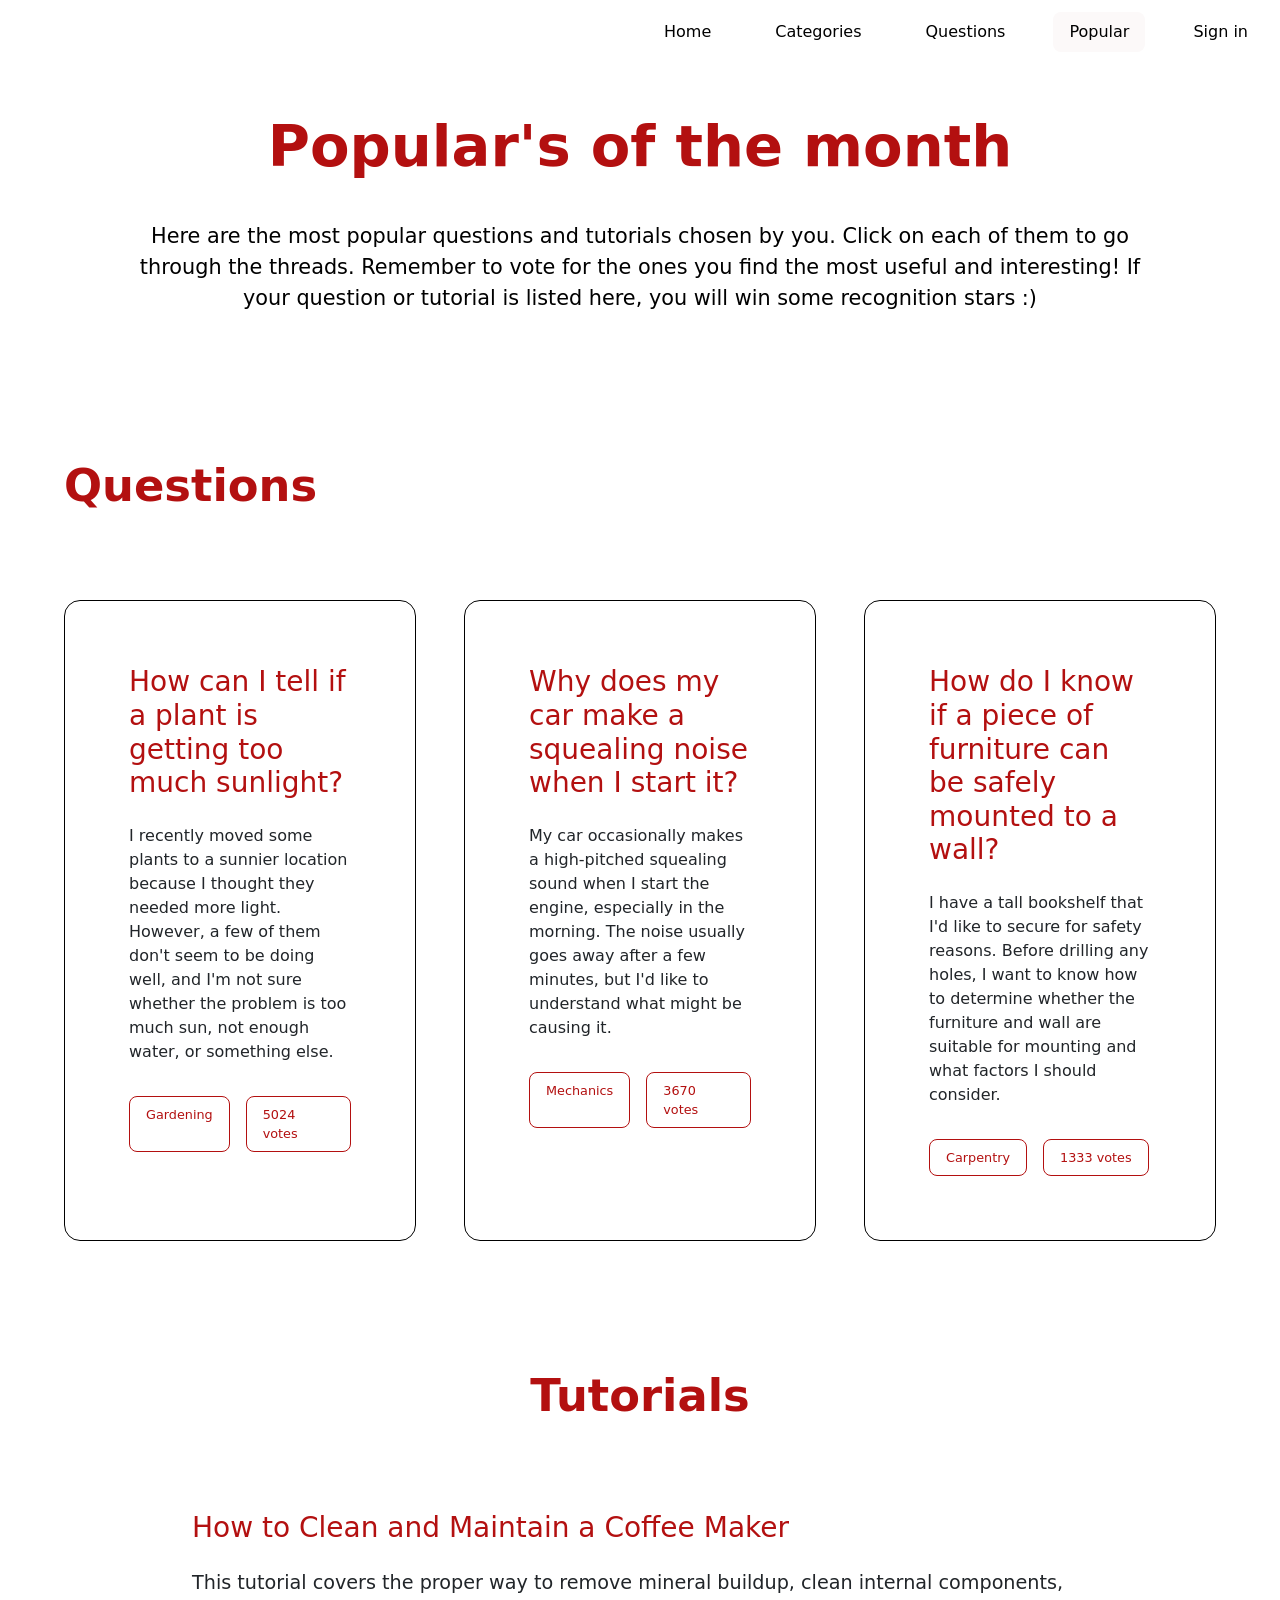
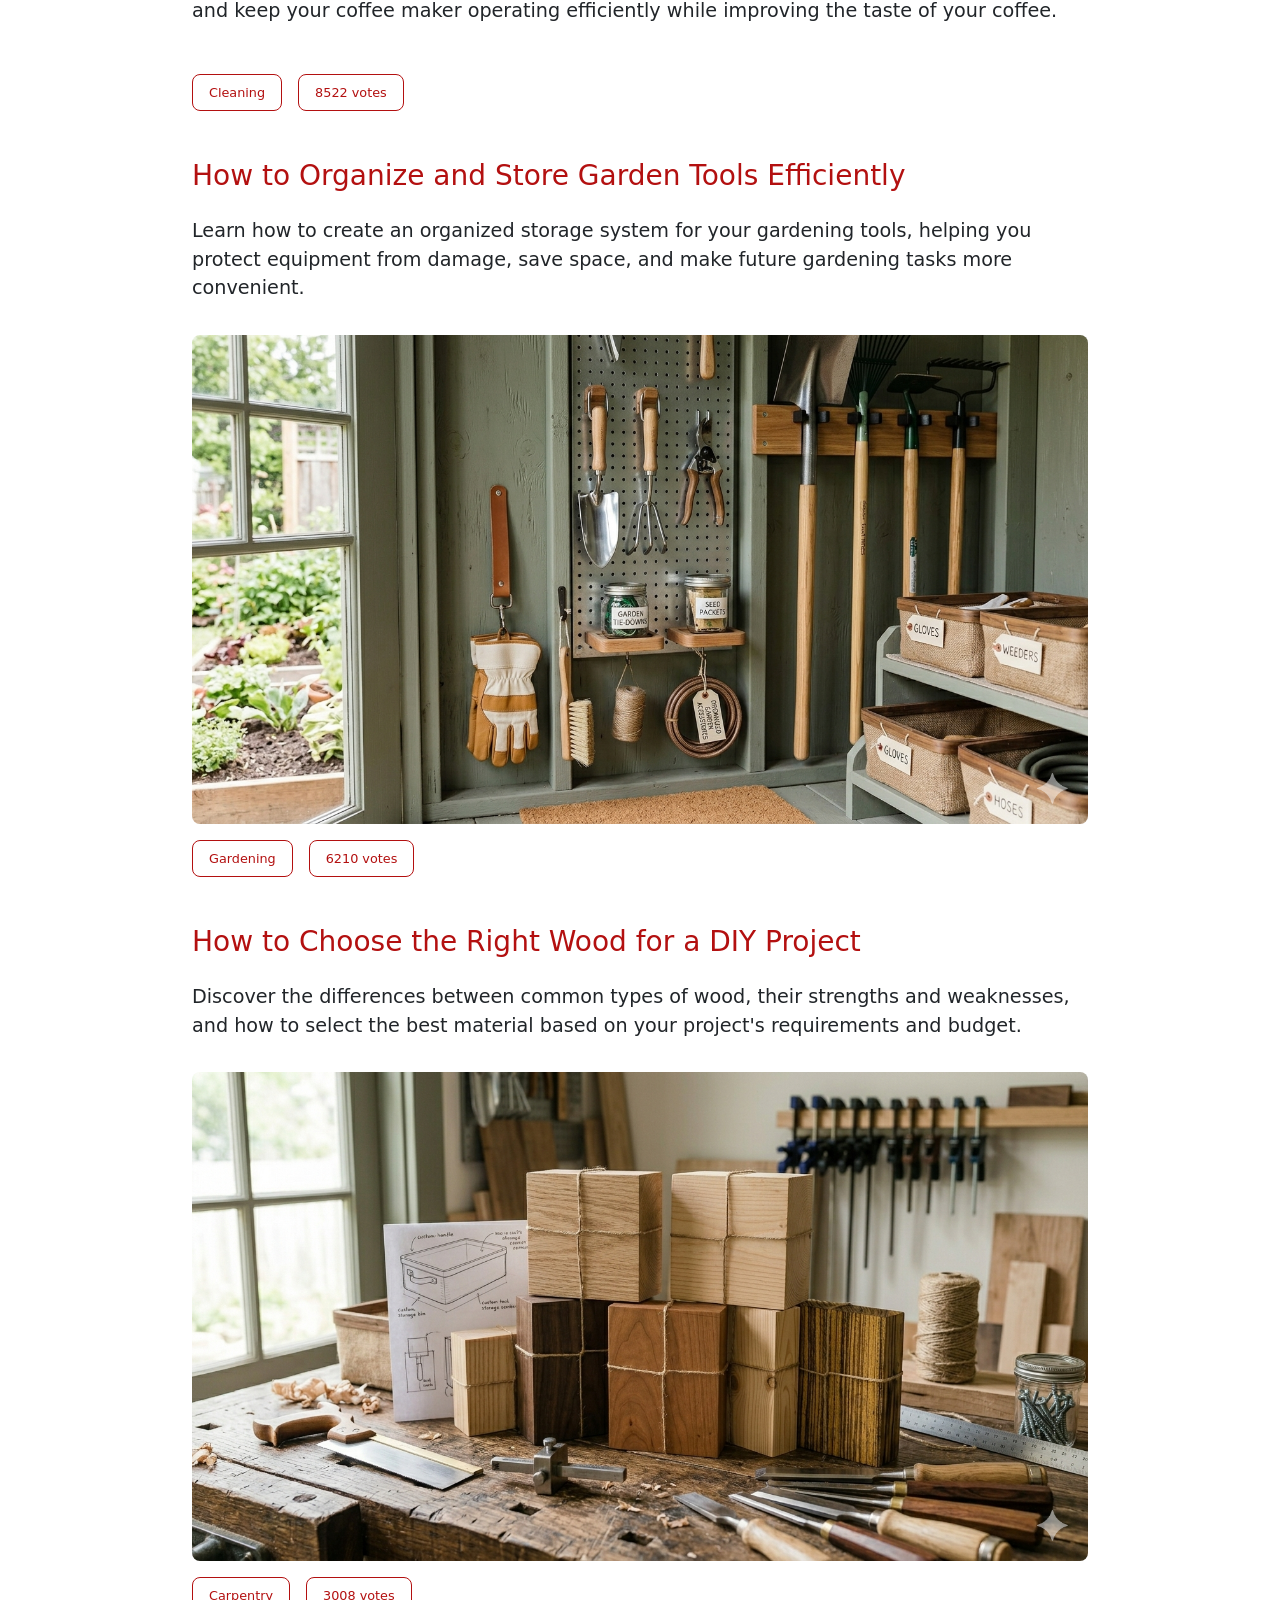
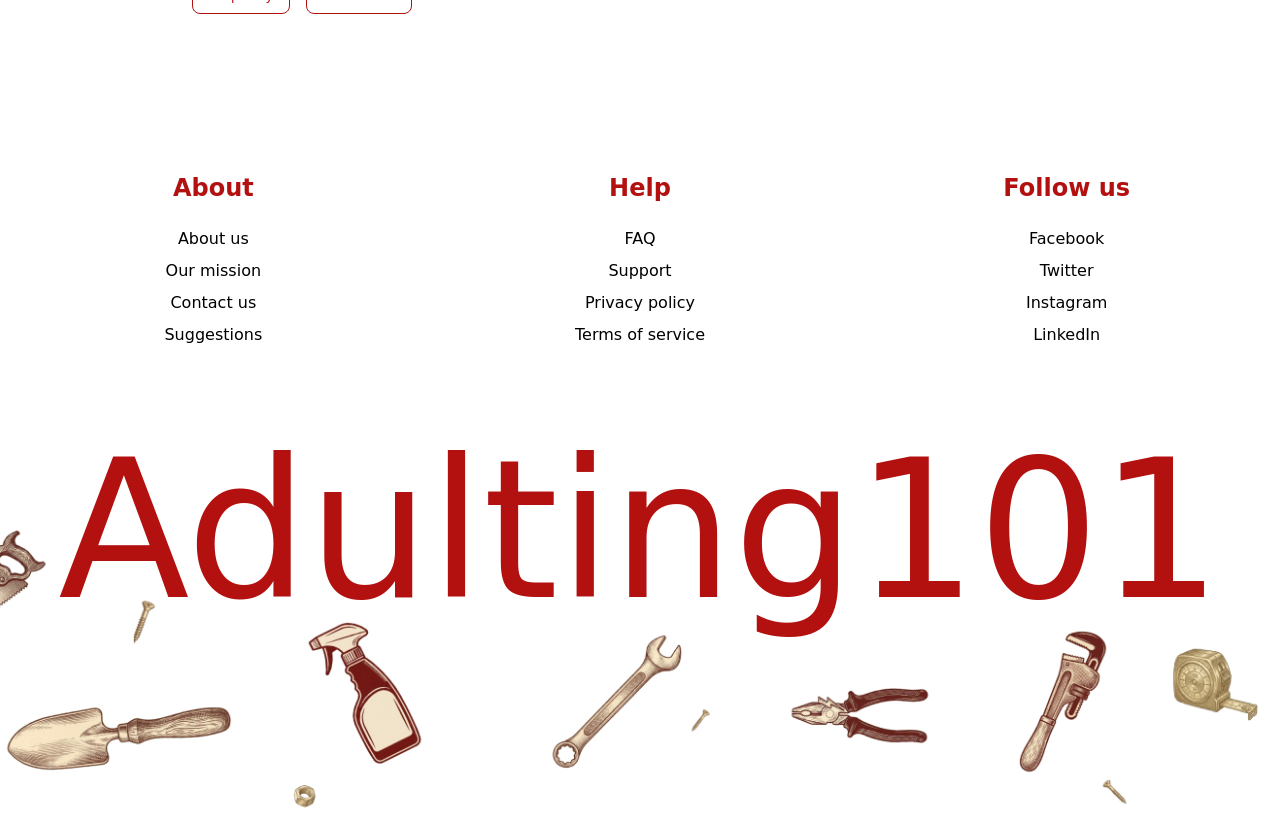
==== popular.html @ 1c53f880 "Initial commit" ====
<!DOCTYPE html>
<html lang="en">
<head>
  <meta charset="UTF-8">
  <meta name="viewport" content="width=device-width, initial-scale=1.0">
  <link href="https://cdn.jsdelivr.net/npm/bootstrap@5.3.8/dist/css/bootstrap.min.css" rel="stylesheet" integrity="sha384-sRIl4kxILFvY47J16cr9ZwB07vP4J8+LH7qKQnuqkuIAvNWLzeN8tE5YBujZqJLB" crossorigin="anonymous">
  <link rel="stylesheet" href="css/navbar.css">
  <link rel="stylesheet" href="css/popular.css">
  <link rel="stylesheet" href="css/footer.css">
  <title>Adulting101</title>
</head>
<body>
  <header id="navbar">
    <nav>
      <div>
        <div class="col-12">
          <ul class="d-none d-md-flex" id="menuList">
            <li><a href="index.html" id="home">Home</a></li>
            <li><a href="index.html#categoriesSectionId" id="categories">Categories</a></li>
            <li><a href="questions.html" id="questions">Questions</a></li>
            <li><a href="popular.html" id="popular">Popular</a></li>
            <li><a href="signIn.html" id="signIn">Sign in</a></li>
          </ul>
          <div class="menuButtonContainer">
            <button class="d-flex d-md-none menuButton" onclick="toggleMenu()" id="menuButtonId">
              <svg xmlns="http://www.w3.org/2000/svg" width="40" height="40" fill="currentColor" class="bi bi-justify" id="openMenu" viewBox="0 0 16 16">
                <path fill-rule="evenodd" d="M2 12.5a.5.5 0 0 1 .5-.5h11a.5.5 0 0 1 0 1h-11a.5.5 0 0 1-.5-.5m0-3a.5.5 0 0 1 .5-.5h11a.5.5 0 0 1 0 1h-11a.5.5 0 0 1-.5-.5m0-3a.5.5 0 0 1 .5-.5h11a.5.5 0 0 1 0 1h-11a.5.5 0 0 1-.5-.5m0-3a.5.5 0 0 1 .5-.5h11a.5.5 0 0 1 0 1h-11a.5.5 0 0 1-.5-.5"/>
              </svg>
              <svg xmlns="http://www.w3.org/2000/svg" width="40" height="40" fill="currentColor" class="bi bi-x-square d-none" id="closeMenu" viewBox="0 0 16 16">
                <path d="M14 1a1 1 0 0 1 1 1v12a1 1 0 0 1-1 1H2a1 1 0 0 1-1-1V2a1 1 0 0 1 1-1zM2 0a2 2 0 0 0-2 2v12a2 2 0 0 0 2 2h12a2 2 0 0 0 2-2V2a2 2 0 0 0-2-2z"/>
                <path d="M4.646 4.646a.5.5 0 0 1 .708 0L8 7.293l2.646-2.647a.5.5 0 0 1 .708.708L8.707 8l2.647 2.646a.5.5 0 0 1-.708.708L8 8.707l-2.646 2.647a.5.5 0 0 1-.708-.708L7.293 8 4.646 5.354a.5.5 0 0 1 0-.708"/>
              </svg>
            </button>
          </div>
        </div>
      </div>
    </nav>
  </header>

  <main>
    <section class="popularInfoSection">
      <h1>Popular's of the month</h1>
      <p>Here are the most popular questions and tutorials chosen by you. Click on each of them to go through the threads. Remember to vote for the ones you find the most useful and interesting! If your question or tutorial is listed here, you will win some recognition stars :)</p>
    </section>

    <section class="popularQuestionsSection">
      <h2>Questions</h2>
      <div class="popularQuestionsList">
        <div class="popularQuestionItem">
          <h3><a href="wip.html">How can I tell if a plant is getting too much sunlight?</a></h3>
          <p>I recently moved some plants to a sunnier location because I thought they needed more light. However, a few of them don't seem to be doing well, and I'm not sure whether the problem is too much sun, not enough water, or something else.</p>
          <div class="questionItemTags">
            <span>Gardening</span>
            <span>5024 votes</span>
          </div>
        </div>
        <div class="popularQuestionItem">
          <h3><a href="wip.html">Why does my car make a squealing noise when I start it?</a></h3>
          <p>My car occasionally makes a high-pitched squealing sound when I start the engine, especially in the morning. The noise usually goes away after a few minutes, but I'd like to understand what might be causing it.</p>
          <div class="questionItemTags">
            <span>Mechanics</span>
            <span>3670 votes</span>
          </div>
        </div>
        <div class="popularQuestionItem">
          <h3><a href="wip.html">How do I know if a piece of furniture can be safely mounted to a wall?</a></h3>
          <p>I have a tall bookshelf that I'd like to secure for safety reasons. Before drilling any holes, I want to know how to determine whether the furniture and wall are suitable for mounting and what factors I should consider.</p>
          <div class="questionItemTags">
            <span>Carpentry</span>
            <span>1333 votes</span>
          </div>
        </div>
      </div>
    </section>

    <section class="popularTutorialsSection">
      <h2>Tutorials</h2>
      <div class="popularTutorialsList">
        <div class="popularTutorialItem">
          <h3><a href="wip.html">How to Clean and Maintain a Coffee Maker</a></h3>
          <p>This tutorial covers the proper way to remove mineral buildup, clean internal components, and keep your coffee maker operating efficiently while improving the taste of your coffee.</p>
          <img src="./img/howtoCleanACoffeeMaker.png" alt="">
          <div class="tutorialItemTags">
            <span>Cleaning</span>
            <span>8522 votes</span>
          </div>
        </div>
        <div class="popularTutorialItem">
          <h3><a href="wip.html">How to Organize and Store Garden Tools Efficiently</a></h3>
          <p>Learn how to create an organized storage system for your gardening tools, helping you protect equipment from damage, save space, and make future gardening tasks more convenient.</p>
          <img src="./img/howToOrganizeGardeningTools.png" alt="">
          <div class="tutorialItemTags">
            <span>Gardening</span>
            <span>6210 votes</span>
          </div>
        </div>
        <div class="popularTutorialItem">
          <h3><a href="wip.html">How to Choose the Right Wood for a DIY Project</a></h3>
          <p>Discover the differences between common types of wood, their strengths and weaknesses, and how to select the best material based on your project's requirements and budget.</p>
          <img src="./img/howToChooseATypeOfWood.png" alt="">
          <div class="tutorialItemTags">
            <span>Carpentry</span>
            <span>3008 votes</span>
          </div>
        </div>
      </div>
    </section>
  </main>

  <footer>
    <div class="row m-0 footerContainer">
      <div class="col-4 m-0 p-0 footerItem">
        <h4>About</h4>
        <ul>
          <li><a href="about.html#aboutSectionId">About us</a></li>
          <li><a href="about.html#missionSectionId">Our mission</a></li>
          <li><a href="about.html#contactSectionId">Contact us</a></li>
          <li><a href="about.html#suggestionsSectionId">Suggestions</a></li>
        </ul>
      </div>
      <div class="col-4 m-0 p-0 footerItem">
        <h4>Help</h4>
        <ul>
          <li><a href="help.html#faqSectionId">FAQ</a></li>
          <li><a href="help.html#supportSectionId">Support</a></li>
          <li><a href="help.html#privacyPolicySectionId">Privacy policy</a></li>
          <li><a href="help.html#termsOfServiceSectionId">Terms of service</a></li>
        </ul>
      </div>
      <div class="col-4 m-0 p-0 footerItem">
        <h4>Follow us</h4>
        <ul>
          <li><a href="https://www.facebook.com/">Facebook</a></li>
          <li><a href="https://x.com/">Twitter</a></li>
          <li><a href="https://www.instagram.com/">Instagram</a></li>
          <li><a href="https://www.linkedin.com/">LinkedIn</a></li>
        </ul>
      </div>
    </div>
    <span>Adulting101</span>
  </footer>
  <script src="https://cdn.jsdelivr.net/npm/bootstrap@5.3.8/dist/js/bootstrap.bundle.min.js" integrity="sha384-FKyoEForCGlyvwx9Hj09JcYn3nv7wiPVlz7YYwJrWVcXK/BmnVDxM+D2scQbITxI" crossorigin="anonymous"></script>
  <script src="js/navbar.js"></script>
  
</body>
</html>
---- css/navbar.css ----
/* Reset */
* {
  margin: 0;
  padding: 0;
}

/* Header */
header nav div div ul {
  height: 4rem;
  list-style: none;
  display: flex;
  align-items: center;
  justify-content: end;
  gap: 2rem;
  padding: 0;
  margin: 0;
}

header {
  width: 100%;
  position: fixed;
  z-index: 10;
  top: 0;
  left: 0;
}

header nav {
  margin-right: 1rem;
}

header nav div div ul li a{
  text-decoration: none;
  color: #000;
  height: 2.5rem;
  padding: 0 1rem;
  border-radius: 0.5rem;
  display: flex;
  align-items: center;
}

.active {
  background-color: #fcf9f9;
}

.scrolled {
  backdrop-filter: blur(15px);
  box-shadow: 0 0 30px 0 rgba(0, 0, 0, 0.5);
}

.closed {
  display: none;
}

.opened {
  height: 100vh;
  width: 100%;
  background-color: #fff;
  position: fixed;
  top: 0;
  left: 0;
  z-index: 10;
  display: flex;
  flex-direction: column;
  justify-content: center;
  align-items: center;
  gap: 2rem;
  font-size: 1.5rem;
  .active {
    background-color: #fff;
    border: 1px solid #b31010;
  }
}

.menuButtonContainer {
  display: flex;
  align-items: center;
  justify-content: end;
}

.menuButton {
  border: none;
  background-color: transparent;
  cursor: pointer;
  padding: 1rem;
}

.onTop {
  z-index: 10;
}
---- css/popular.css ----
* {
  margin: 0;
  padding: 0;
}

main {
  margin-top: 7rem;
  margin-bottom: 7rem;
  display: flex;
  flex-direction: column;
  align-items: center;
  justify-content: center;
  gap: 5rem;
}

.popularInfoSection {
  width: 80vw;
  display: flex;
  flex-direction: column;
  align-items: center;
  justify-content: center;
  gap: 1rem;
  margin-bottom: 3rem;
}

.popularInfoSection h1 {
  font-size: 3.6rem;
  font-weight: 700;
  color: #b31010;
  padding-bottom: 1rem;
}

.popularInfoSection p {
  text-align: center;
  font-size: 1.3rem;
  color: #000;
}

.popularQuestionsSection {
  width: 90vw;
  display: flex;
  flex-direction: column;
  gap: 3rem;
}

.popularQuestionsSection h2, .popularTutorialsSection h2 {
  font-size: 2.8rem;
  font-weight: 700;
  color: #b31010;
  padding-bottom: 2rem;
}

.popularQuestionsList {
  display: flex;
  flex-direction: row;
  gap: 3rem;
}

.popularQuestionItem {
  display: flex;
  flex-direction: column;
  gap: 1rem;
  border-radius: 1rem;
  padding: 4rem;
  width: 30vw;
  border: 1px solid #000;
}

.popularQuestionItem h3 a, .popularTutorialItem h3 a {
  text-decoration: none;
  color: #b31010;
}

.popularQuestionItem h3 a:hover, .popularTutorialItem h3 a:hover {
  text-decoration: underline;
}

.questionItemTags, .tutorialItemTags {
  display: flex;
  gap: 1rem;
}

.questionItemTags span, .tutorialItemTags span {
  border: 1px solid #b31010;
  padding: 0.5rem 1rem;
  border-radius: 0.5rem;
  font-size: 0.8rem;
  color:#b31010;
}

.popularTutorialsSection {
  width: 90vw;
  display: flex;
  flex-direction: column;
  align-items: center;
  gap: 3rem;
  margin-top: 3rem;
  margin-bottom: 3rem;
}

.popularTutorialsList {
  display: flex;
  flex-direction: column;
  gap: 3rem;
}

.popularTutorialItem {
  display: flex;
  flex-direction: column;
  gap: 1rem;
}

.popularTutorialItem img {
  width: 70vw;
  object-fit: cover;
  border-radius: 0.5rem;
}

.popularTutorialItem p {
  font-size: 1.2rem;
  width: 70vw;
}

@media (max-width: 1200px) {

  .popularInfoSection {
    text-align: center;
    margin-bottom: 0rem;
  }

  .popularQuestionsSection {
    align-items: center;
  }

  .popularQuestionsList {
    flex-direction: column;
    align-items: center;
    justify-content: center;
    width: 80vw;
  }

  .popularQuestionItem {
    width: 80vw;
  }

  .popularTutorialItem p {
    width: 80vw;
  }
  .popularTutorialItem img {
    width: 80vw;
  }
}

@media (max-width: 576px) {
  .popularInfoSection h1 {
    font-size: 2.5rem;
  }

  .popularInfoSection p {
    font-size: 1.2rem;
  }

  .popularQuestionsSection h2, .popularTutorialsSection h2 {
    font-size: 2.2rem;
  }

  .tutorialItemTags {
    width: 70vw;
  }

  .questionItemTags {
    flex-direction: column-reverse;
    width: 30vw;
  }

  .popularTutorialsList {
    padding: 0rem 1rem;
  }


}
---- css/footer.css ----
/*Footer Section*/

* {
  margin: 0;
  padding: 0;
}

.footerContainer {
  display: flex;
  align-items: center;
  justify-content: center;
}

.footerItem {
  display: flex;
  flex-direction: column;
  align-items: center;
  justify-content: center;
}

.footerItem h4 {
  padding-bottom: 1rem;
  font-size: 1.5rem;
  font-weight: 700;
  color: #b31010;
}

.footerItem ul {
  list-style: none;
  padding: 0;
  margin: 0;
  display: flex;
  flex-direction: column;
  align-items: center;
  justify-content: center;
}

.footerItem ul li {
  padding-bottom: 0.5rem;
}

.footerItem ul li a {
  text-decoration: none;
  color: #000;
}

footer span {
  font-size: 12rem;
  font-weight: 500;
  color: #b31010;
  text-align: center;
  padding-top: 2rem;
  width: 100%;
  display: block;
  padding-bottom: 4rem;
}

footer {
  background-image: url("../img/footerBackground.jpg");
  background-size: cover;
  background-position: center;
  background-repeat: no-repeat;
  padding-bottom: 5rem;
}

@media (max-width: 1200px) {
  footer span {
    font-size: 6rem;
  }

  footer {
    background-image: url("../img/tabletFooterBackground.jpg");
  }
}

@media (max-width: 576px) {

  footer {
    background-image: url("../img/mobileFooterBackground.jpg");
  }
  
  footer span {
    font-size: 4rem;
  }
  .footerItem h4  {
    font-size: 1.2rem;
  }
  .footerItem ul li a {
    font-size: 0.8rem;
  }
}

@media (max-width: 400px) {
  footer span {
    font-size: 3.2rem;
  }
}
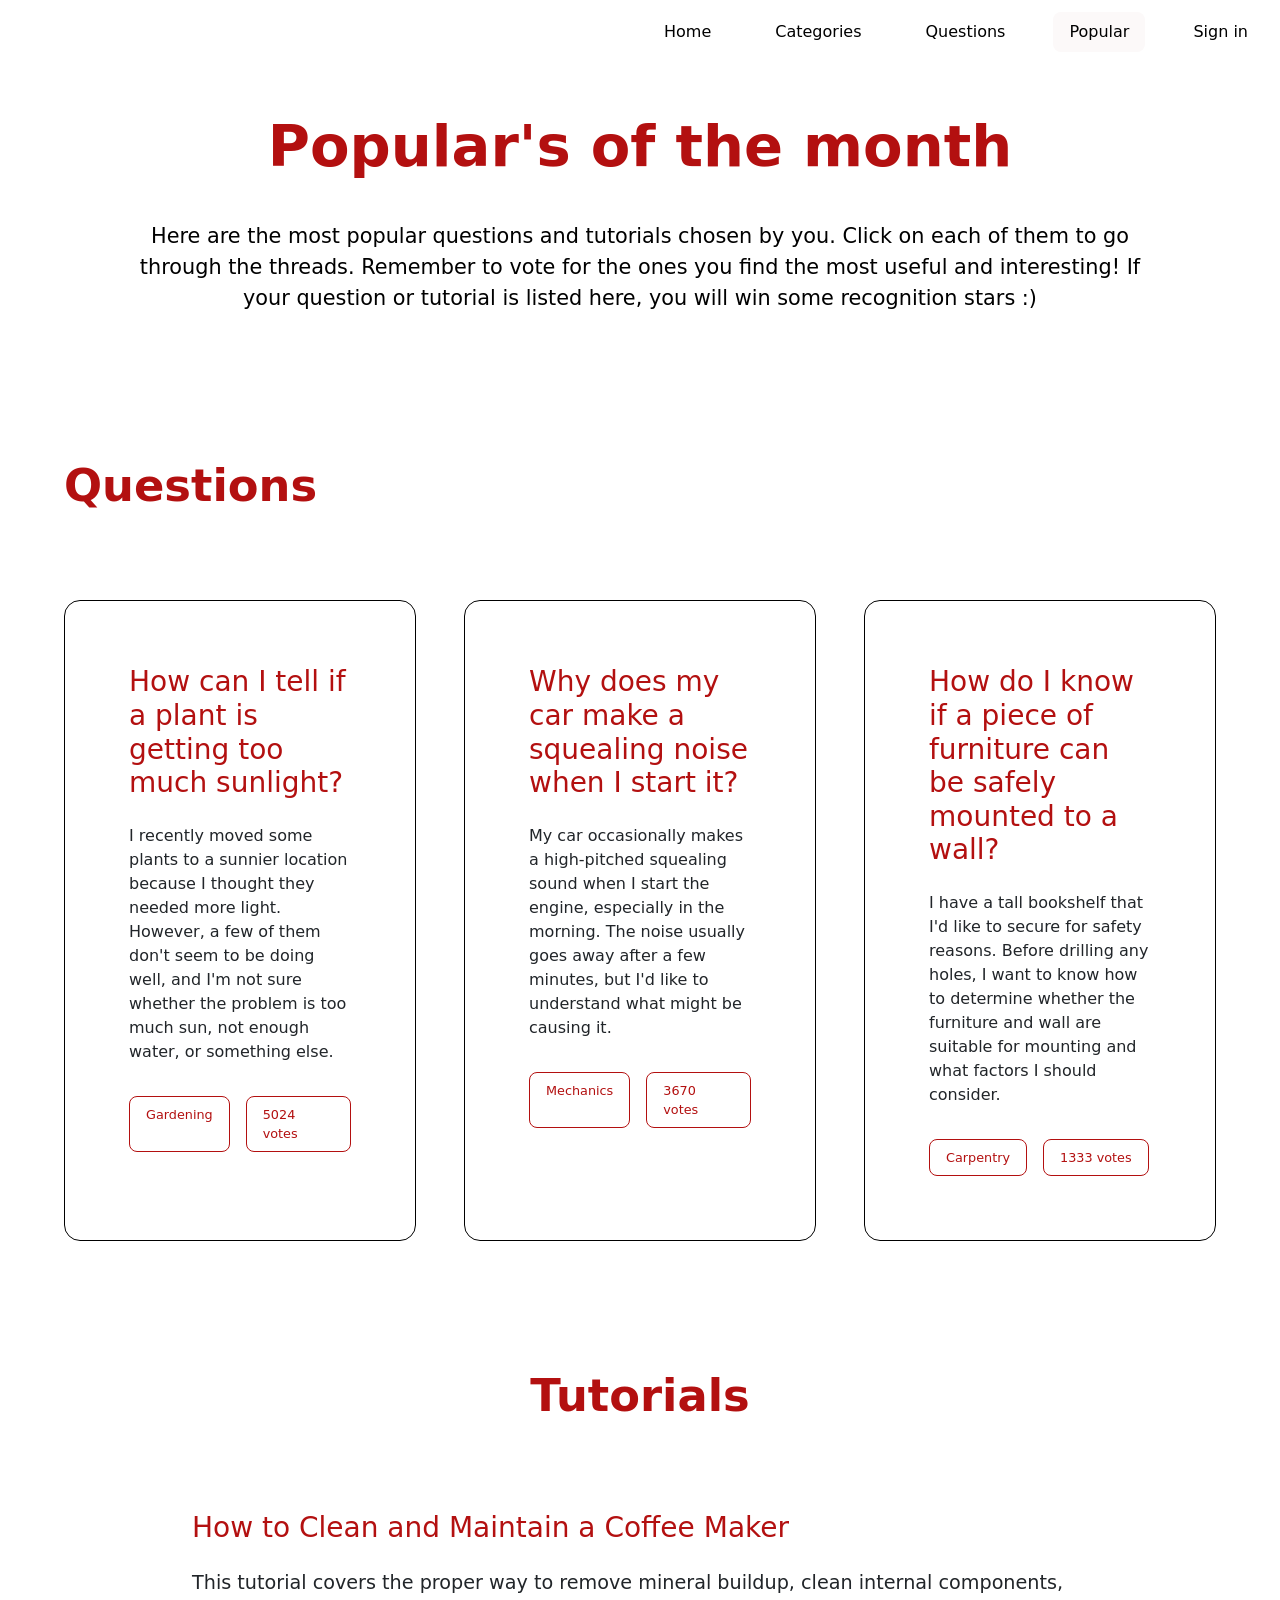
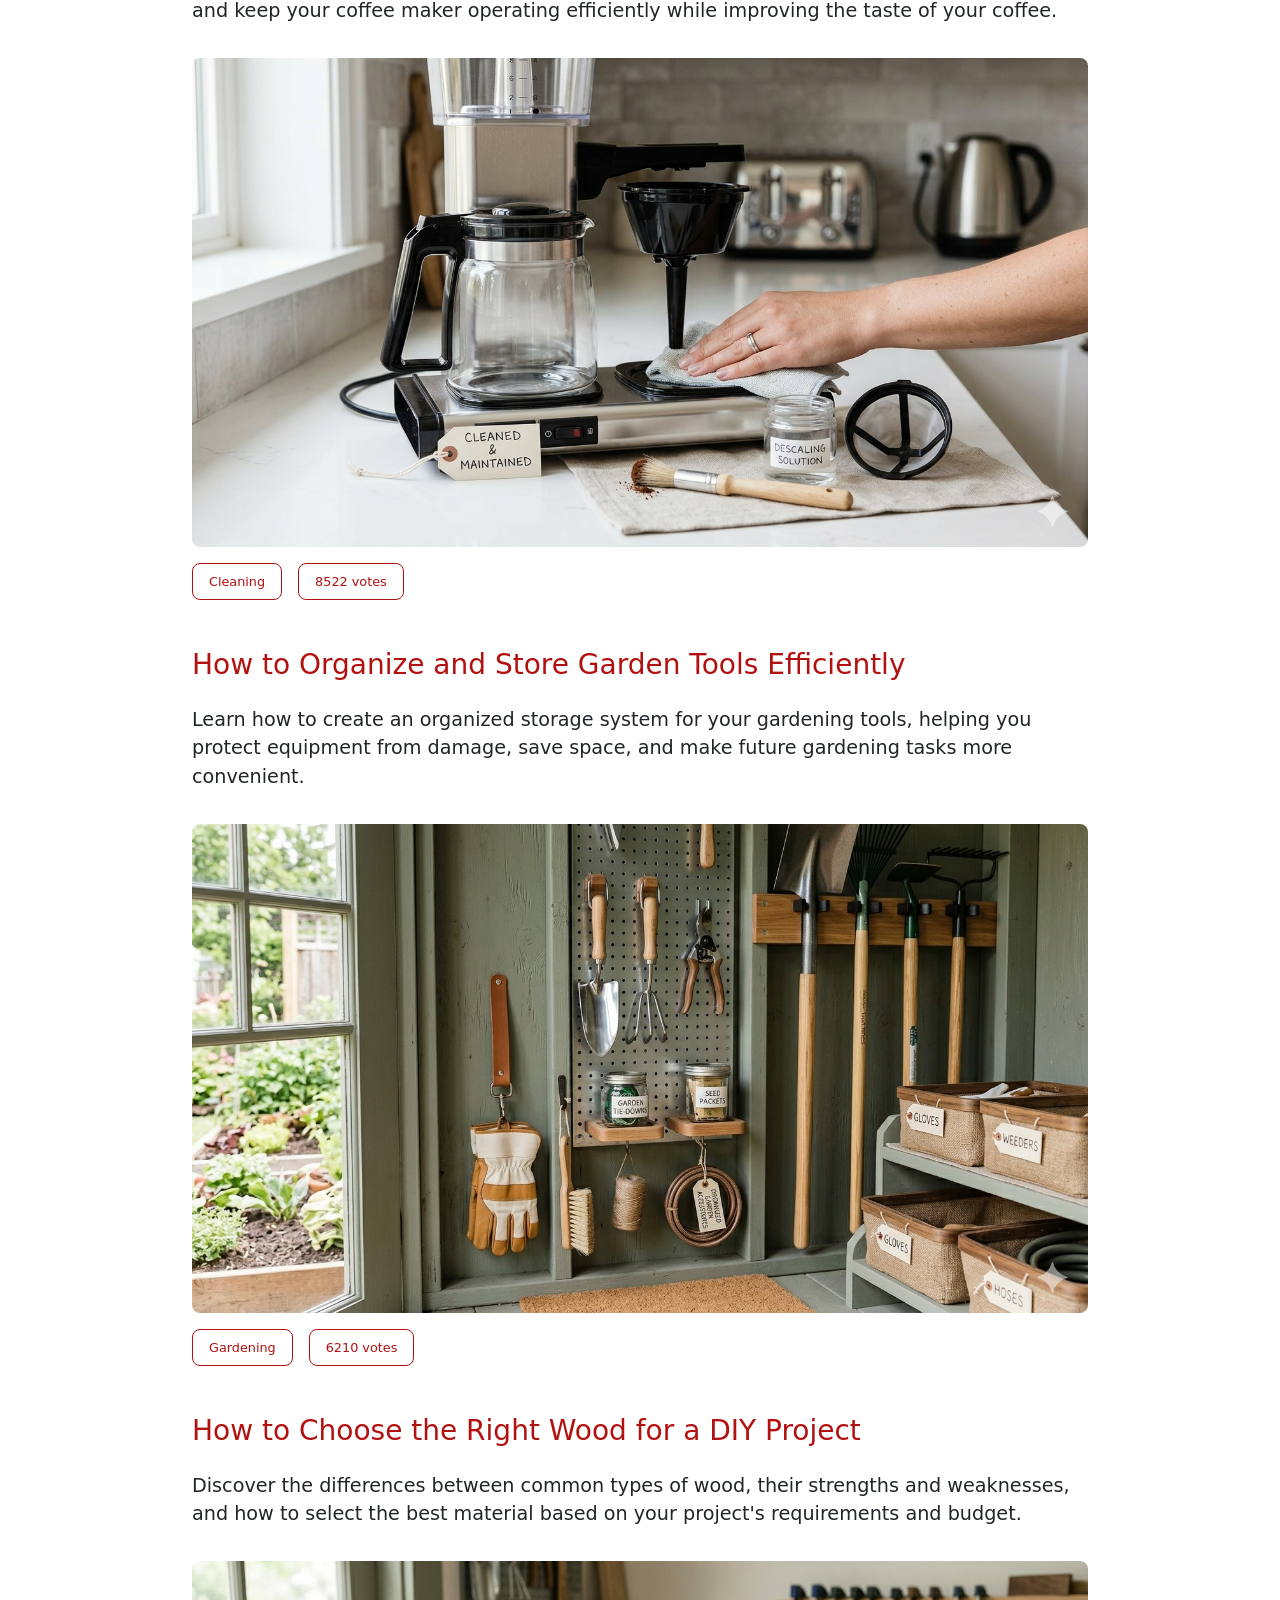
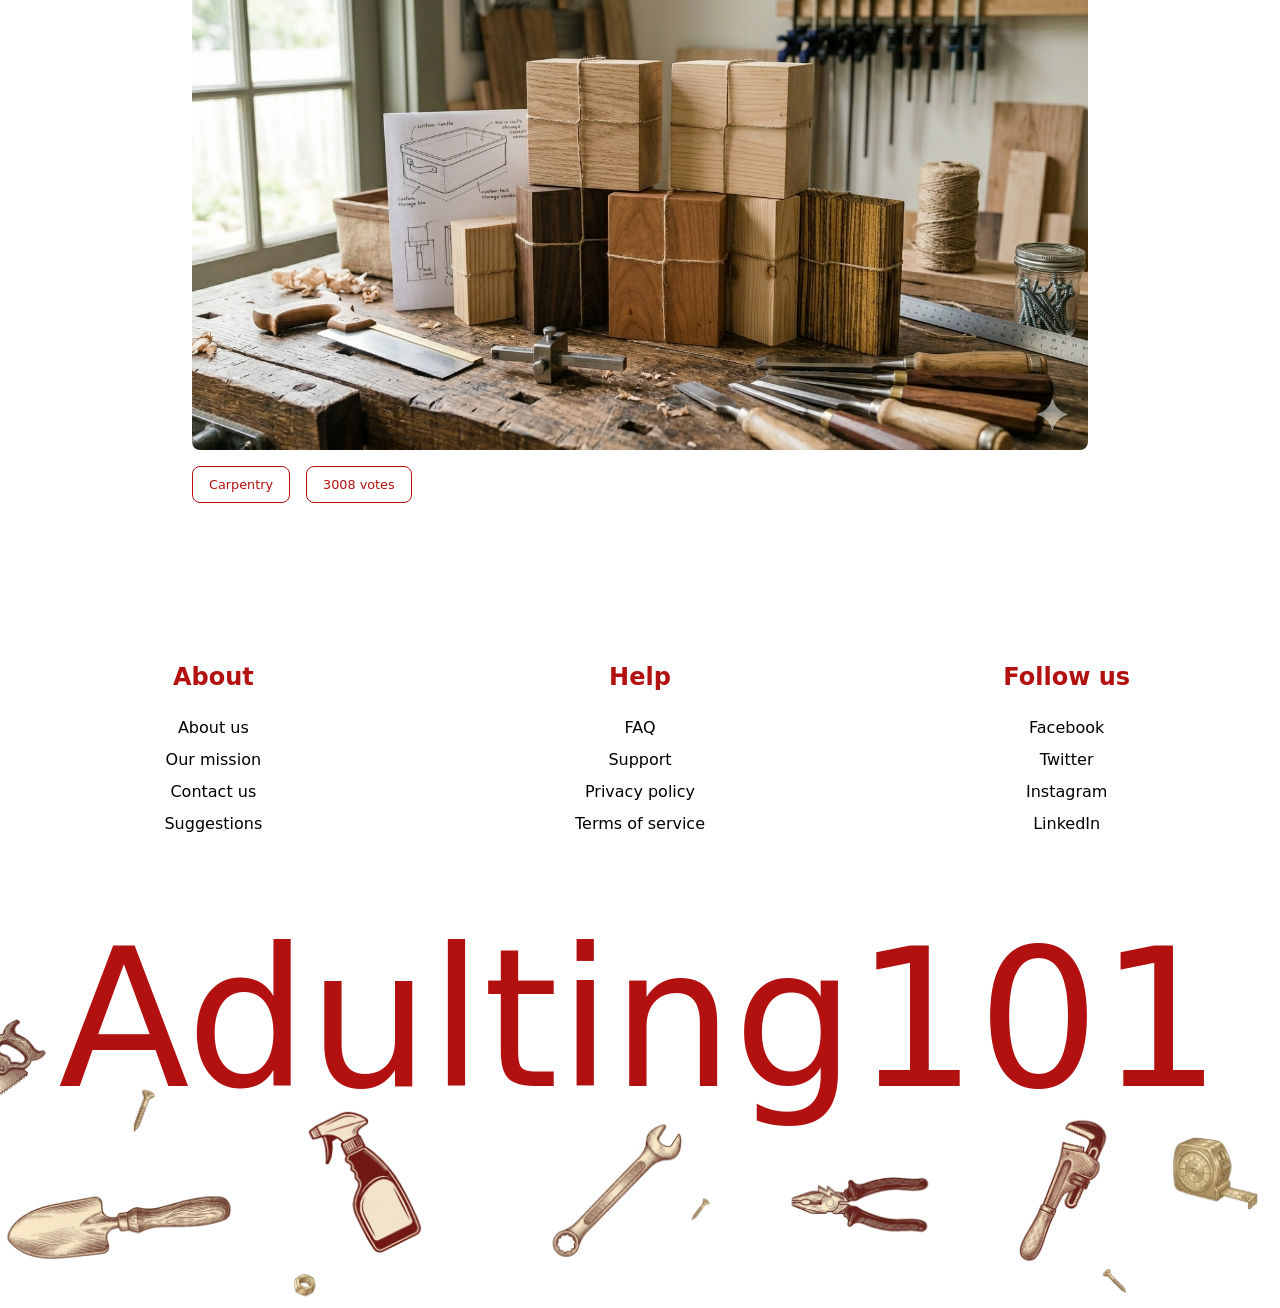
==== commit 52651f87: "fixed a misspelling of an image src, it wasnt being shown" ====
--- a/popular.html
+++ b/popular.html
@@ -79,7 +79,7 @@
         <div class="popularTutorialItem">
           <h3><a href="wip.html">How to Clean and Maintain a Coffee Maker</a></h3>
           <p>This tutorial covers the proper way to remove mineral buildup, clean internal components, and keep your coffee maker operating efficiently while improving the taste of your coffee.</p>
-          <img src="./img/howtoCleanACoffeeMaker.png" alt="">
+          <img src="./img/howToCleanACoffeeMaker.png" alt="">
           <div class="tutorialItemTags">
             <span>Cleaning</span>
             <span>8522 votes</span>
